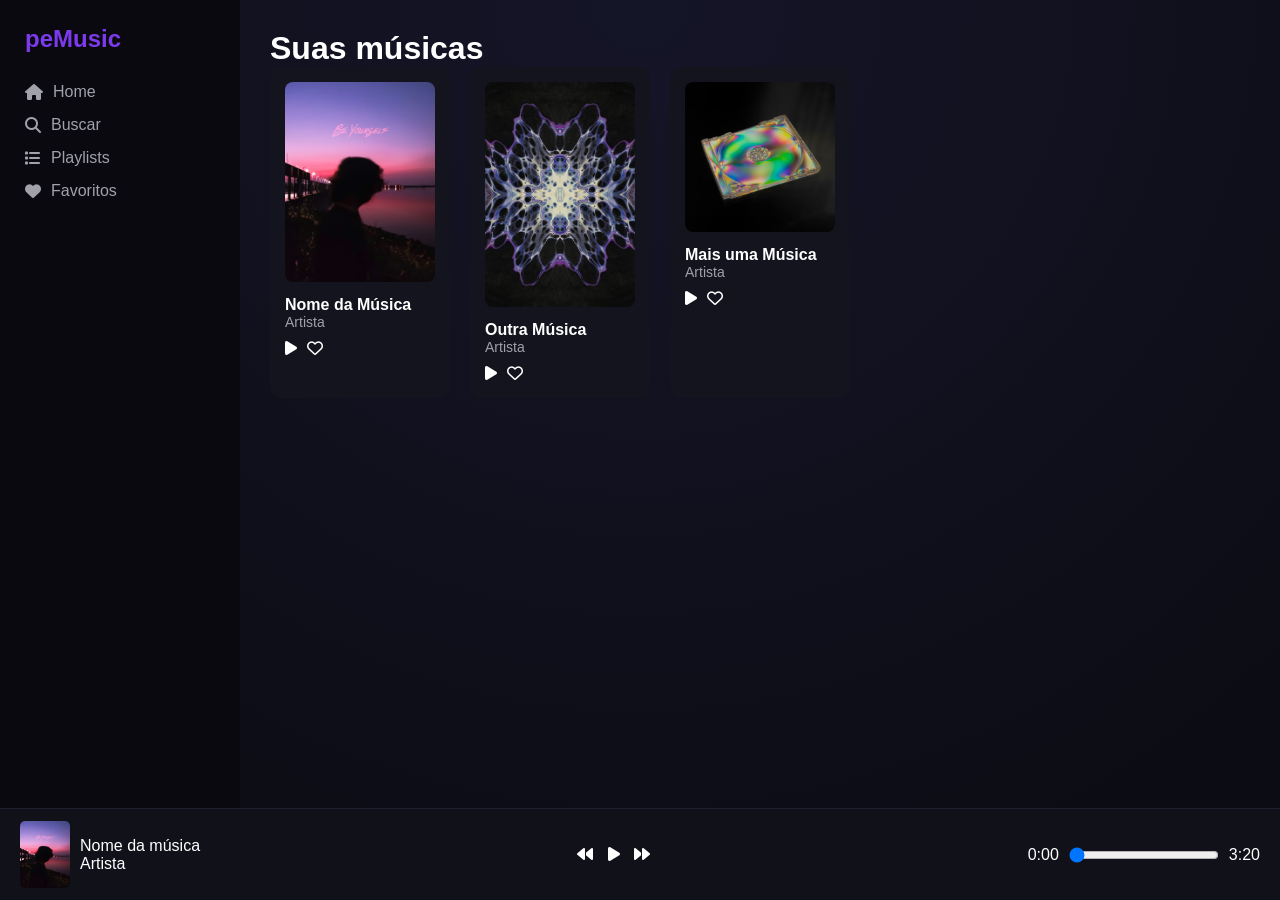
==== index.html @ 987e4e95 "style-fix: add css in pages and fix logo" ====
<!DOCTYPE html>
<html lang="pt-br">

<head>
    <meta charset="UTF-8">
    <meta name="viewport" content="width=device-width, initial-scale=1.0">
    <link rel="stylesheet" href="./css/style.css">
    <link rel="stylesheet" href="https://cdnjs.cloudflare.com/ajax/libs/font-awesome/6.5.0/css/all.min.css">
    <title>peMusic</title>
</head>

<body>

    <div class="container">
        <aside class="sidebar">
            <h2>peMusic</h2>
            <nav>
                <ul>
                    <li>
                        <i class="fa-solid fa-house"></i>
                        Home
                    </li>

                    <li>
                        <i class="fa-solid fa-magnifying-glass"></i>
                        Buscar
                    </li>

                    <li>
                        <i class="fa-solid fa-list"></i>
                        Playlists
                    </li>

                    <li>
                        <i class="fa-solid fa-heart"></i>
                        Favoritos
                    </li>
                </ul>
            </nav>
        </aside>

        <main class="main">
            <h1>Suas músicas</h1>
            <div class="music-list">
                <div class="music-card">
                    <img src="covers/music1.jpg" alt="Capa da música">
                    <h3 class="music-title">Nome da Música</h3>
                    <p class="music-artist">Artista</p>
                    <div class="music-buttons">
                        <button class="play-btn">
                            <i class="fa-solid fa-play"></i>
                        </button>
                        <button class="fav-btn">
                            <i class="fa-regular fa-heart"></i>
                        </button>
                    </div>
                </div>

                <div class="music-card">
                    <img src="covers/music2.jpg" alt="Capa da música">
                    <h3 class="music-title">Outra Música</h3>
                    <p class="music-artist">Artista</p>
                    <div class="music-buttons">
                        <button class="play-btn">
                            <i class="fa-solid fa-play"></i>
                        </button>
                        <button class="fav-btn">
                            <i class="fa-regular fa-heart"></i>
                        </button>
                    </div>
                </div>

                <div class="music-card">
                    <img src="covers/music3.jpg" alt="Capa da música">
                    <h3 class="music-title">Mais uma Música</h3>
                    <p class="music-artist">Artista</p>
                    <div class="music-buttons">
                        <button class="play-btn">
                            <i class="fa-solid fa-play"></i>
                        </button>
                        <button class="fav-btn">
                            <i class="fa-regular fa-heart"></i>
                        </button>
                    </div>
                </div>
            </div>
        </main>
    </div>

    <footer class="player">
        <div class="music-info">
            <img src="covers/music1.jpg" id="cover">
            <div>
                <p id="player-title">Nome da música</p>
                <p id="player-artist">Artista</p>
            </div>

        </div>

        <div class="controls">
            <button id="prev">
                <i class="fa-solid fa-backward"></i>
            </button>
            <button id="play">
                <i class="fa-solid fa-play"></i>
            </button>
            <button id="next">
                <i class="fa-solid fa-forward"></i>
            </button>
        </div>

        <div class="progress">
            <span id="current-time">0:00</span>
            <input type="range" id="progress-bar" min="0" max="100" value="0">
            <span id="duration">3:20</span>
        </div>
    </footer>
    <audio id="audio-player"></audio>
</body>
</html>
---- css/style.css ----
/* root */
* {
    margin: 0;
    padding: 0;
    box-sizing: border-box;
}

:root {
    --bg: #0b0b12;
    --card: #14141f;
    --hover: #1c1c2b;
    --primary: #7c3aed;
    --primary-light: #a78bfa;
    --text: #ffffff;
    --text-secondary: #a1a1aa;
}

/* body */
body {
    background: radial-gradient(circle at top, #151528, #0b0b12);
    color: var(--text);
    font-family: Arial, sans-serif;
}

/* auth login */

.auth-container {
    height: 100vh;
    display: flex;
    justify-content: center;
    align-items: center;
}

.auth-form {
    background: var(--card);
    padding: 40px;
    border-radius: 16px;
    width: 350px;
    text-align: center;
    box-shadow: 0 0 40px rgba(124, 58, 237, 0.15);
}

/* Logo */
.logo h1 {
    font-size: 28px;
    margin-bottom: 20px;
    background: linear-gradient(45deg, #7c3aed, #a78bfa);
    background-clip: text;
    -webkit-background-clip: text;
    -webkit-text-fill-color: transparent;
}

/* title */
.auth-form h2 {
    margin-bottom: 20px;
}

/* inputs */
.auth-form input {
    width: 100%;
    padding: 12px;
    margin-bottom: 15px;
    border-radius: 8px;
    border: none;
    background: #0f0f1a;
    color: white;
}

/* button */
.auth-form button {
    width: 100%;
    padding: 12px;
    background: var(--primary);
    border: none;
    border-radius: 8px;
    font-weight: bold;
    cursor: pointer;
    transition: 0.3s;
}

.auth-form button:hover {
    background: var(--primary-light);
    transform: scale(1.02);
}

/* link */
.auth-form a {
    color: var(--text-secondary);
    font-size: 14px;
    text-decoration: none;
}

/* Index layout */

.container {
    display: flex;
    height: 100vh;
}

/* Sidebar */
.sidebar {
    width: 240px;
    background: #09090f;
    padding: 25px;
}

.sidebar h2 {
    margin-bottom: 30px;
    color: var(--primary);
}

.sidebar ul {
    list-style: none;
}

.sidebar li {
    display: flex;
    align-items: center;
    gap: 10px;
    color: var(--text-secondary);
    margin-bottom: 15px;
    cursor: pointer;
    transition: 0.2s;
}

.sidebar li:hover {
    color: var(--primary);
}

/* main */
.main {
    flex: 1;
    padding: 30px;
}

/* Music cards */

.music-list {
    display: flex;
    gap: 20px;
    flex-wrap: wrap;
}

.music-card {
    background: var(--card);
    padding: 15px;
    border-radius: 12px;
    width: 180px;
    transition: 0.3s;
}

.music-card:hover {
    background: var(--hover);
    transform: translateY(-5px);
    box-shadow: 0 10px 25px rgba(124, 58, 237, 0.2);
}

.music-card img {
    width: 100%;
    border-radius: 8px;
}

.music-title {
    margin-top: 10px;
    font-size: 16px;
}

.music-artist {
    font-size: 14px;
    color: var(--text-secondary);
}

/* buttons style */
.music-buttons {
    display: flex;
    gap: 10px;
    margin-top: 10px;
}

.music-buttons button {
    background: transparent;
    border: none;
    color: white;
    cursor: pointer;
    font-size: 16px;
    transition: 0.2s;
}

.music-buttons button:hover {
    color: var(--primary);
}

/* player */

.player {
    position: fixed;
    bottom: 0;
    width: 100%;
    background: #11111a;
    padding: 12px 20px;
    display: flex;
    justify-content: space-between;
    align-items: center;
    border-top: 1px solid #1f1f2e;
}

/* info */
.music-info {
    display: flex;
    align-items: center;
    gap: 10px;
}

.music-info img {
    width: 50px;
    border-radius: 5px;
}

/* controls */
.controls button {
    background: none;
    border: none;
    color: white;
    margin: 0 5px;
    cursor: pointer;
    font-size: 16px;
    transition: 0.2s;
}

.controls button:hover {
    color: var(--primary);
}

/* progress bar */
.progress {
    display: flex;
    align-items: center;
    gap: 10px;
}

.progress input {
    width: 150px;
}
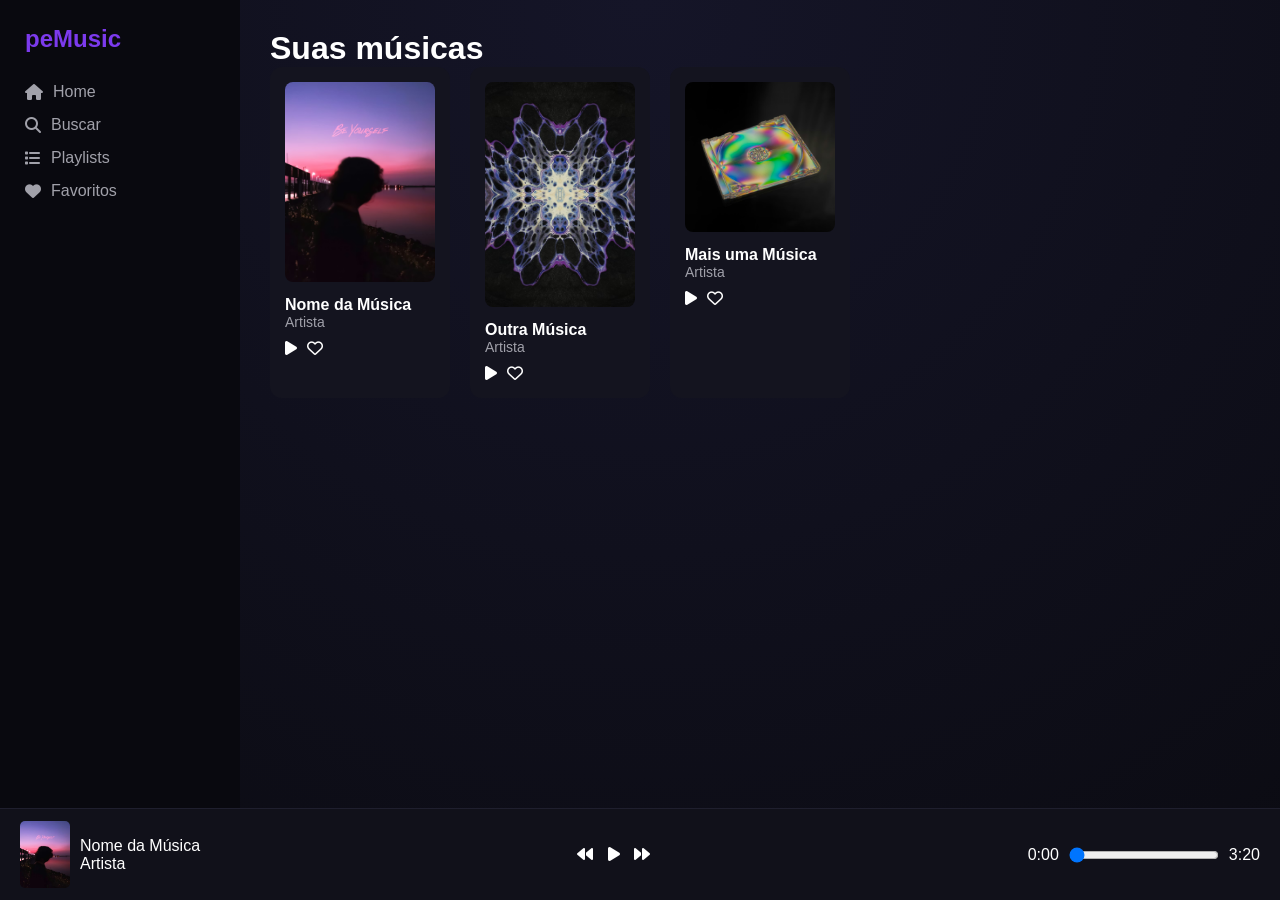
==== commit d0a53135: "feature: add js and next/prev music" ====
--- a/index.html
+++ b/index.html
@@ -116,5 +116,6 @@
         </div>
     </footer>
     <audio id="audio-player"></audio>
+    <script src="./js/script.js"></script>
 </body>
 </html>
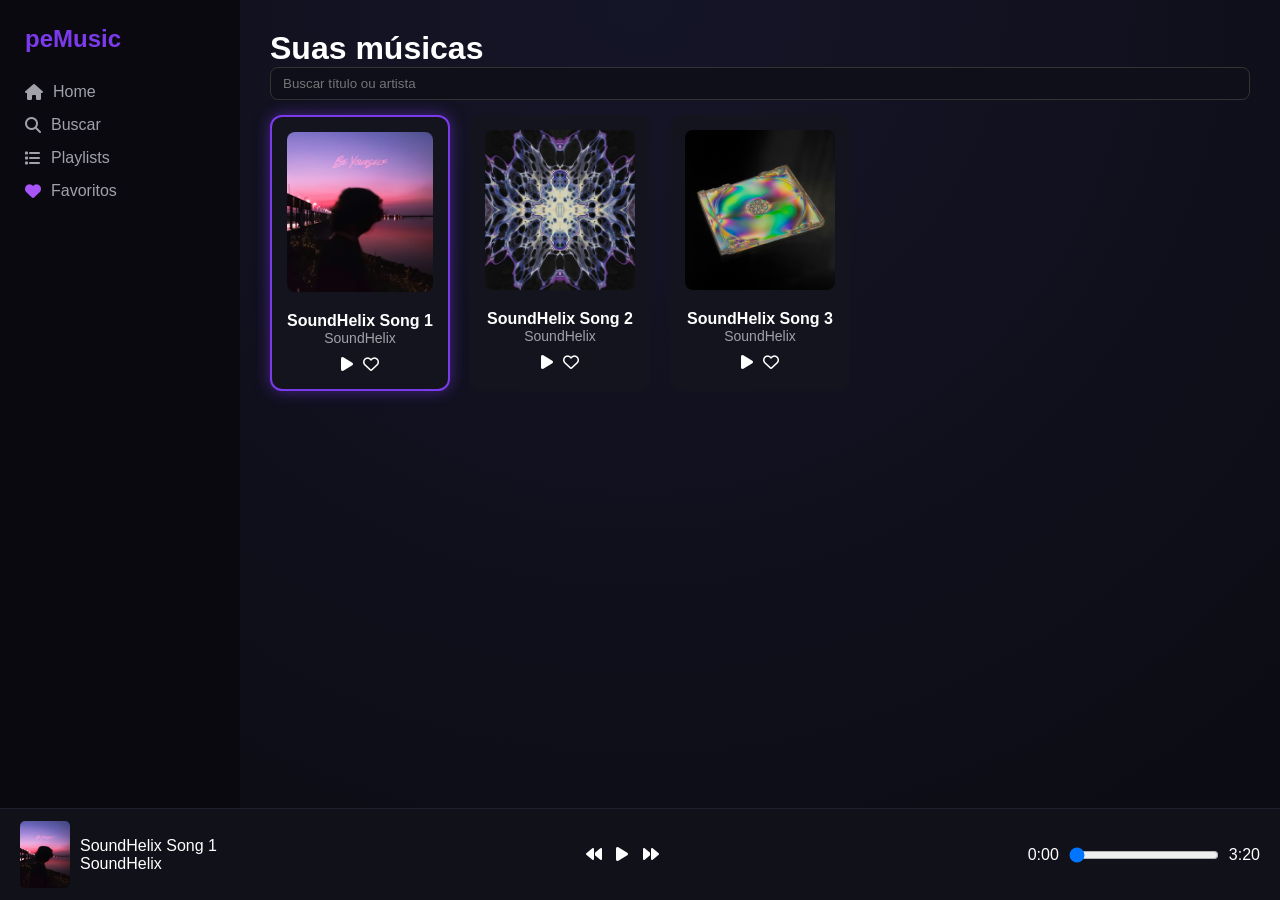
==== commit ad7ac512: "fix: search and fav itens, cards bugs and input html" ====
--- a/index.html
+++ b/index.html
@@ -16,12 +16,12 @@
             <h2>peMusic</h2>
             <nav>
                 <ul>
-                    <li>
+                    <li id="btn-home">
                         <i class="fa-solid fa-house"></i>
                         Home
                     </li>
 
-                    <li>
+                    <li id="btn-search">
                         <i class="fa-solid fa-magnifying-glass"></i>
                         Buscar
                     </li>
@@ -31,7 +31,7 @@
                         Playlists
                     </li>
 
-                    <li>
+                    <li id="btn-favorites">
                         <i class="fa-solid fa-heart"></i>
                         Favoritos
                     </li>
@@ -41,49 +41,55 @@
 
         <main class="main">
             <h1>Suas músicas</h1>
+            <input id="search-input" type="search" placeholder="Buscar título ou artista" style="width:100%; padding:8px 12px; margin-bottom:15px; border-radius:8px; border:1px solid #333; background:#0f0f1a; color:white;" />
             <div class="music-list">
-                <div class="music-card">
-                    <img src="covers/music1.jpg" alt="Capa da música">
-                    <h3 class="music-title">Nome da Música</h3>
-                    <p class="music-artist">Artista</p>
-                    <div class="music-buttons">
-                        <button class="play-btn">
-                            <i class="fa-solid fa-play"></i>
-                        </button>
-                        <button class="fav-btn">
-                            <i class="fa-regular fa-heart"></i>
-                        </button>
-                    </div>
-                </div>
 
-                <div class="music-card">
-                    <img src="covers/music2.jpg" alt="Capa da música">
-                    <h3 class="music-title">Outra Música</h3>
-                    <p class="music-artist">Artista</p>
-                    <div class="music-buttons">
-                        <button class="play-btn">
-                            <i class="fa-solid fa-play"></i>
-                        </button>
-                        <button class="fav-btn">
-                            <i class="fa-regular fa-heart"></i>
-                        </button>
-                    </div>
-                </div>
+    <div class="music-card">
+        <img src="covers/music1.jpg" alt="Capa da música">
+        <h3 class="music-title"></h3>
+        <p class="music-artist"></p>
 
-                <div class="music-card">
-                    <img src="covers/music3.jpg" alt="Capa da música">
-                    <h3 class="music-title">Mais uma Música</h3>
-                    <p class="music-artist">Artista</p>
-                    <div class="music-buttons">
-                        <button class="play-btn">
-                            <i class="fa-solid fa-play"></i>
-                        </button>
-                        <button class="fav-btn">
-                            <i class="fa-regular fa-heart"></i>
-                        </button>
-                    </div>
-                </div>
-            </div>
+        <div class="music-buttons">
+            <button class="play-btn">
+                <i class="fa-solid fa-play"></i>
+            </button>
+            <button class="fav-btn">
+                <i class="fa-regular fa-heart"></i>
+            </button>
+        </div>
+    </div>
+
+    <div class="music-card">
+        <img src="covers/music2.jpg" alt="Capa da música">
+        <h3 class="music-title"></h3>
+        <p class="music-artist"></p>
+
+        <div class="music-buttons">
+            <button class="play-btn">
+                <i class="fa-solid fa-play"></i>
+            </button>
+            <button class="fav-btn">
+                <i class="fa-regular fa-heart"></i>
+            </button>
+        </div>
+    </div>
+
+    <div class="music-card">
+        <img src="covers/music3.jpg" alt="Capa da música">
+        <h3 class="music-title"></h3>
+        <p class="music-artist"></p>
+
+        <div class="music-buttons">
+            <button class="play-btn">
+                <i class="fa-solid fa-play"></i>
+            </button>
+            <button class="fav-btn">
+                <i class="fa-regular fa-heart"></i>
+            </button>
+        </div>
+    </div>
+
+</div>
         </main>
     </div>
 
--- a/css/style.css
+++ b/css/style.css
@@ -136,17 +136,23 @@
 /* Music cards */
 
 .music-list {
-    display: flex;
+    display: grid;
+    grid-template-columns: repeat(auto-fill, minmax(180px, 1fr));
     gap: 20px;
-    flex-wrap: wrap;
 }
 
 .music-card {
     background: var(--card);
     padding: 15px;
     border-radius: 12px;
-    width: 180px;
-    transition: 0.3s;
+    text-align: center;
+    cursor: pointer;
+    transition: 0.2s;
+    overflow: hidden;
+    display: flex;
+    flex-direction: column;
+    align-items: center;
+    min-height: 250px;
 }
 
 .music-card:hover {
@@ -157,7 +163,28 @@
 
 .music-card img {
     width: 100%;
+    height: 160px;
+    object-fit: cover;
     border-radius: 8px;
+    margin-bottom: 10px;
+}
+
+.music-title,
+.music-artist {
+    width: 100%;
+    overflow: hidden;
+    white-space: nowrap;
+    text-overflow: ellipsis;
+}
+
+.music-title {
+    margin-top: 10px;
+    font-size: 16px;
+}
+
+.music-artist {
+    font-size: 14px;
+    color: var(--text-secondary);
 }
 
 .music-title {
@@ -240,4 +267,25 @@
 
 .progress input {
     width: 150px;
+}
+
+.music-card.active {
+    border: 2px solid #7c3aed;
+    box-shadow: 0 0 15px rgba(124, 58, 237, 0.5);
+}
+
+.fav-btn {
+    transition: 0.2s;
+}
+
+.fav-btn i {
+    pointer-events: none;
+}
+
+.fav-btn:hover {
+    transform: scale(1.2);
+}
+
+.fa-solid.fa-heart {
+    color: #a855f7;
 }
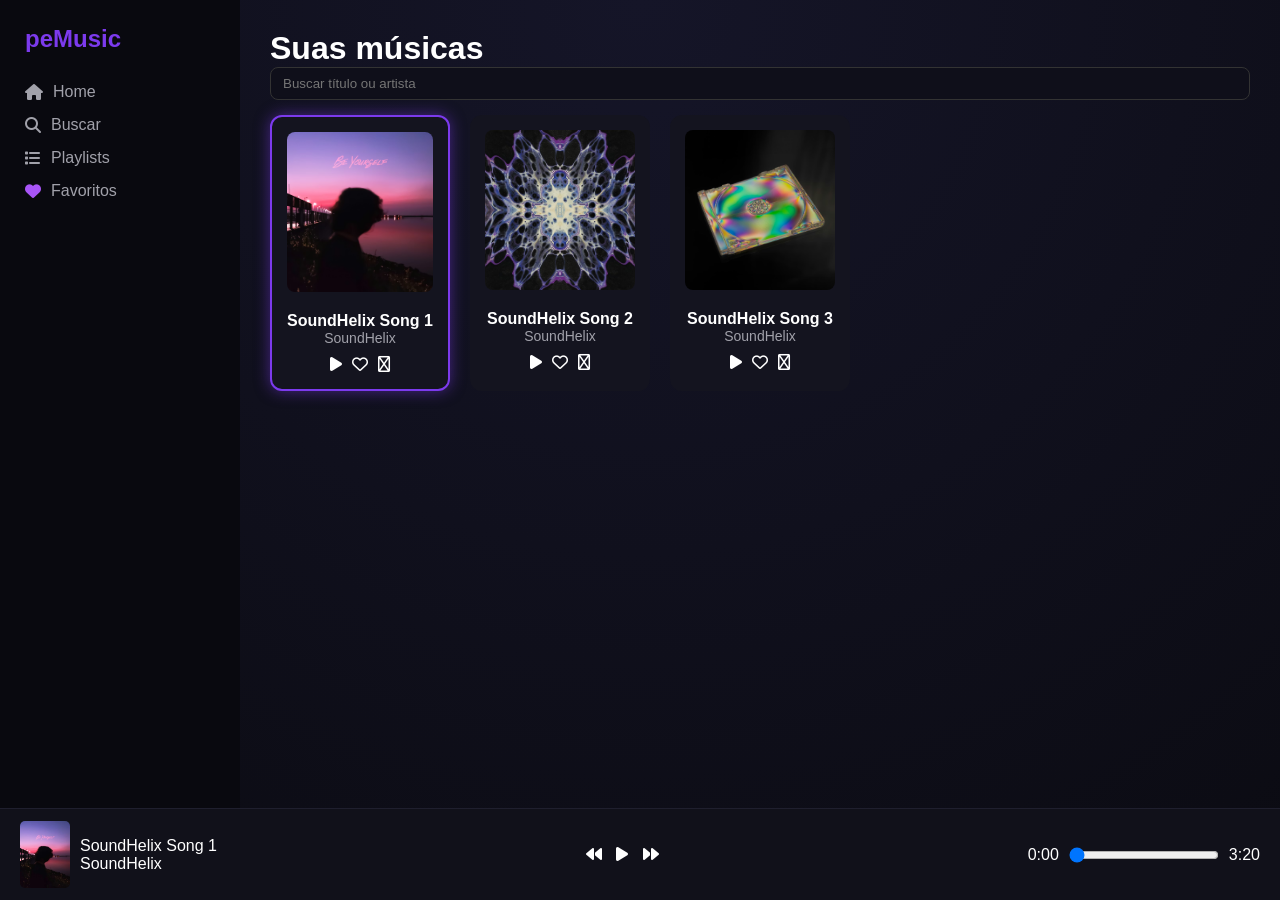
==== commit c383c6b2: "feature: add new button to add in playlist" ====
--- a/index.html
+++ b/index.html
@@ -26,7 +26,7 @@
                         Buscar
                     </li>
 
-                    <li>
+                    <li id="btn-playlists">
                         <i class="fa-solid fa-list"></i>
                         Playlists
                     </li>
@@ -56,6 +56,9 @@
             <button class="fav-btn">
                 <i class="fa-regular fa-heart"></i>
             </button>
+            <button class="playlist-btn" title="Adicionar/remover da playlist">
+                <i class="fa-regular fa-circle-plus"></i>
+            </button>
         </div>
     </div>
 
@@ -71,6 +74,9 @@
             <button class="fav-btn">
                 <i class="fa-regular fa-heart"></i>
             </button>
+            <button class="playlist-btn" title="Adicionar/remover da playlist">
+                <i class="fa-regular fa-circle-plus"></i>
+            </button>
         </div>
     </div>
 
@@ -85,6 +91,9 @@
             </button>
             <button class="fav-btn">
                 <i class="fa-regular fa-heart"></i>
+            </button>
+            <button class="playlist-btn" title="Adicionar/remover da playlist">
+                <i class="fa-regular fa-circle-plus"></i>
             </button>
         </div>
     </div>
--- a/css/style.css
+++ b/css/style.css
@@ -217,6 +217,19 @@
     color: var(--primary);
 }
 
+.playlist-btn {
+    background: transparent;
+    border: none;
+    color: white;
+    cursor: pointer;
+    font-size: 16px;
+    transition: 0.2s;
+}
+
+.playlist-btn:hover {
+    color: #22d3ee;
+}
+
 /* player */
 
 .player {
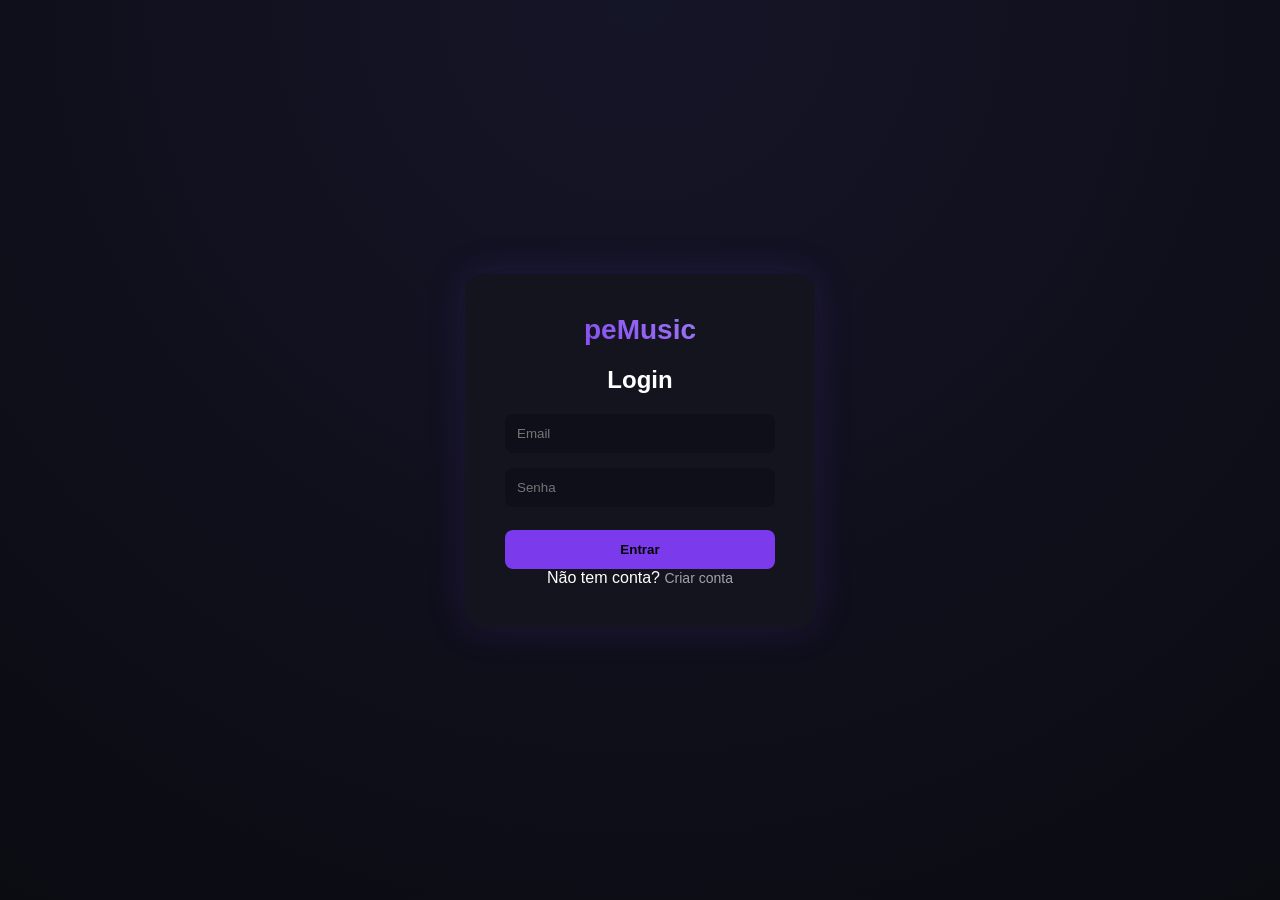
==== commit de04f9f8: "feature: add +/- song volume, separated script.js and add deezer API" ====
--- a/index.html
+++ b/index.html
@@ -40,65 +40,15 @@
         </aside>
 
         <main class="main">
-            <h1>Suas músicas</h1>
+            <div class="main-header">
+                <div>
+                    <h1>Suas músicas</h1>
+                    <p id="user-greeting" class="user-greeting">Olá, seja bem-vindo!</p>
+                </div>
+                <button id="logout" class="logout-btn">Sair</button>
+            </div>
             <input id="search-input" type="search" placeholder="Buscar título ou artista" style="width:100%; padding:8px 12px; margin-bottom:15px; border-radius:8px; border:1px solid #333; background:#0f0f1a; color:white;" />
-            <div class="music-list">
-
-    <div class="music-card">
-        <img src="covers/music1.jpg" alt="Capa da música">
-        <h3 class="music-title"></h3>
-        <p class="music-artist"></p>
-
-        <div class="music-buttons">
-            <button class="play-btn">
-                <i class="fa-solid fa-play"></i>
-            </button>
-            <button class="fav-btn">
-                <i class="fa-regular fa-heart"></i>
-            </button>
-            <button class="playlist-btn" title="Adicionar/remover da playlist">
-                <i class="fa-regular fa-circle-plus"></i>
-            </button>
-        </div>
-    </div>
-
-    <div class="music-card">
-        <img src="covers/music2.jpg" alt="Capa da música">
-        <h3 class="music-title"></h3>
-        <p class="music-artist"></p>
-
-        <div class="music-buttons">
-            <button class="play-btn">
-                <i class="fa-solid fa-play"></i>
-            </button>
-            <button class="fav-btn">
-                <i class="fa-regular fa-heart"></i>
-            </button>
-            <button class="playlist-btn" title="Adicionar/remover da playlist">
-                <i class="fa-regular fa-circle-plus"></i>
-            </button>
-        </div>
-    </div>
-
-    <div class="music-card">
-        <img src="covers/music3.jpg" alt="Capa da música">
-        <h3 class="music-title"></h3>
-        <p class="music-artist"></p>
-
-        <div class="music-buttons">
-            <button class="play-btn">
-                <i class="fa-solid fa-play"></i>
-            </button>
-            <button class="fav-btn">
-                <i class="fa-regular fa-heart"></i>
-            </button>
-            <button class="playlist-btn" title="Adicionar/remover da playlist">
-                <i class="fa-regular fa-circle-plus"></i>
-            </button>
-        </div>
-    </div>
-
-</div>
+            <div id="music-list" class="music-list"></div>
         </main>
     </div>
 
@@ -112,25 +62,30 @@
 
         </div>
 
-        <div class="controls">
-            <button id="prev">
-                <i class="fa-solid fa-backward"></i>
-            </button>
-            <button id="play">
-                <i class="fa-solid fa-play"></i>
-            </button>
-            <button id="next">
-                <i class="fa-solid fa-forward"></i>
-            </button>
+        <div class="player-center">
+            <div class="controls">
+                <button id="prev">
+                    <i class="fa-solid fa-backward"></i>
+                </button>
+                <button id="play">
+                    <i class="fa-solid fa-play"></i>
+                </button>
+                <button id="next">
+                    <i class="fa-solid fa-forward"></i>
+                </button>
+            </div>
+            <div class="progress">
+                <span id="current-time">0:00</span>
+                <input type="range" id="progress-bar" min="0" max="100" value="0">
+                <span id="duration">3:20</span>
+            </div>
         </div>
-
-        <div class="progress">
-            <span id="current-time">0:00</span>
-            <input type="range" id="progress-bar" min="0" max="100" value="0">
-            <span id="duration">3:20</span>
+        <div class="volume-panel">
+            <i class="fa-solid fa-volume-high"></i>
+            <input id="volume-bar" type="range" min="0" max="100" value="80">
         </div>
     </footer>
     <audio id="audio-player"></audio>
-    <script src="./js/script.js"></script>
+    <script type="module" src="./js/app.js"></script>
 </body>
 </html>
--- a/css/style.css
+++ b/css/style.css
@@ -29,16 +29,28 @@
     display: flex;
     justify-content: center;
     align-items: center;
+    padding: 20px;
 }
 
 .auth-form {
     background: var(--card);
     padding: 40px;
     border-radius: 16px;
-    width: 350px;
+    width: min(350px, 100%);
     text-align: center;
     box-shadow: 0 0 40px rgba(124, 58, 237, 0.15);
 }
+
+.auth-form input,
+.auth-form button,
+.auth-form a {
+    width: 100%;
+}
+
+.auth-form button {
+    margin-top: 8px;
+}
+
 
 /* Logo */
 .logo h1 {
@@ -133,6 +145,44 @@
     padding: 30px;
 }
 
+.main-header {
+    display: flex;
+    justify-content: space-between;
+    align-items: center;
+    gap: 20px;
+    flex-wrap: wrap;
+    margin-bottom: 20px;
+}
+
+.user-greeting {
+    color: var(--text-secondary);
+    margin-top: 6px;
+}
+
+.logout-btn {
+    padding: 10px 18px;
+    border: none;
+    border-radius: 10px;
+    background: var(--primary);
+    color: white;
+    cursor: pointer;
+    transition: 0.2s;
+}
+
+.logout-btn:hover {
+    background: var(--primary-light);
+    transform: scale(1.02);
+}
+
+.no-results,
+.error,
+.loading {
+    color: var(--text-secondary);
+    text-align: center;
+    padding: 20px;
+    grid-column: 1 / -1;
+}
+
 /* Music cards */
 
 .music-list {
@@ -257,6 +307,13 @@
 }
 
 /* controls */
+.controls {
+    display: flex;
+    align-items: center;
+    justify-content: center;
+    gap: 10px;
+}
+
 .controls button {
     background: none;
     border: none;
@@ -269,6 +326,41 @@
 
 .controls button:hover {
     color: var(--primary);
+}
+
+.player {
+    position: fixed;
+    bottom: 0;
+    width: 100%;
+    background: #11111a;
+    padding: 12px 20px;
+    display: flex;
+    justify-content: space-between;
+    align-items: center;
+    gap: 20px;
+    border-top: 1px solid #1f1f2e;
+}
+
+.player-center {
+    display: flex;
+    flex: 1;
+    flex-direction: column;
+    gap: 10px;
+    min-width: 280px;
+    align-items: center;
+}
+
+.volume-panel {
+    display: flex;
+    align-items: center;
+    gap: 10px;
+    min-width: 150px;
+    justify-content: flex-end;
+}
+
+.volume-panel input {
+    width: 120px;
+    accent-color: var(--primary);
 }
 
 /* progress bar */
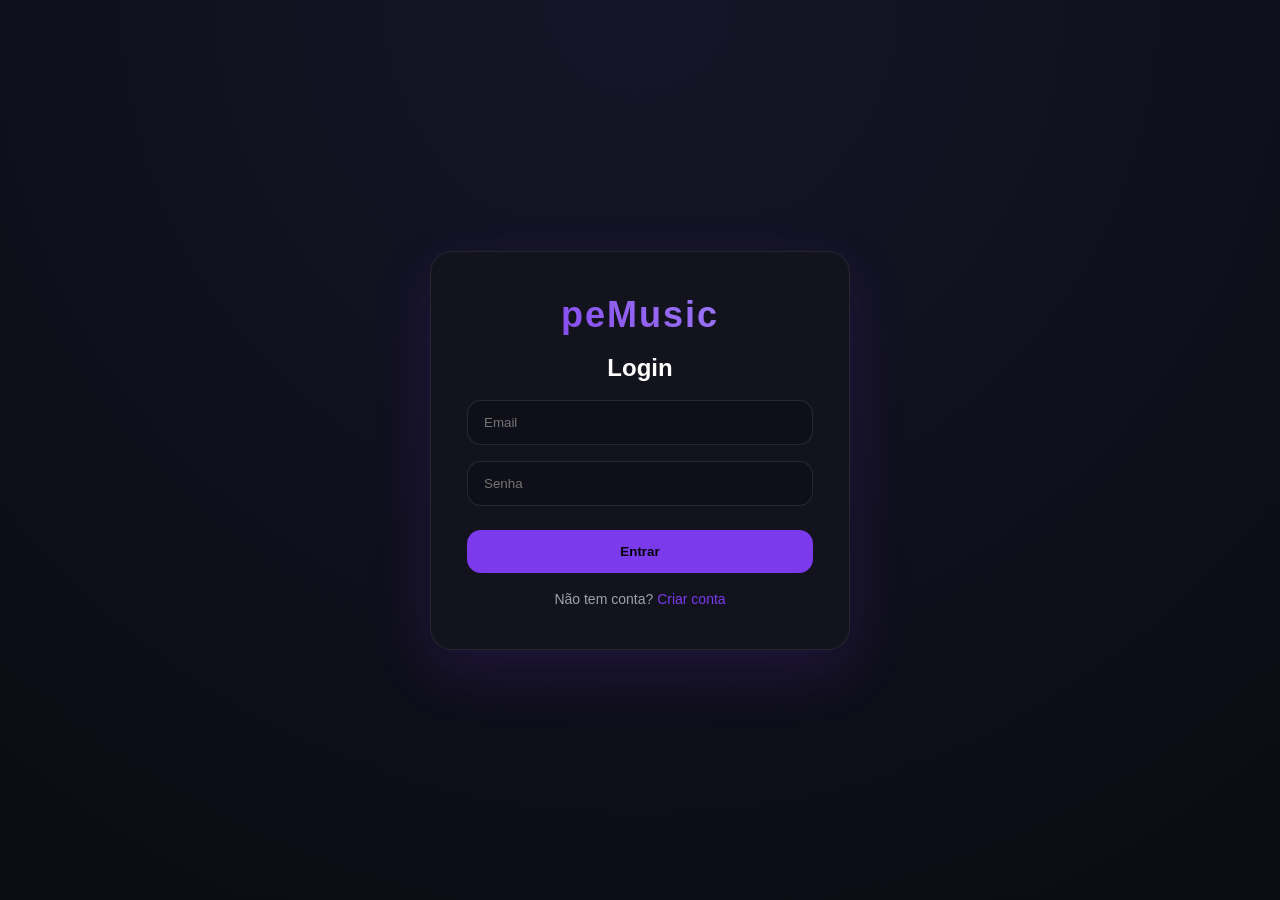
==== commit c3283850: "style: separeted style.css" ====
--- a/index.html
+++ b/index.html
@@ -5,6 +5,7 @@
     <meta charset="UTF-8">
     <meta name="viewport" content="width=device-width, initial-scale=1.0">
     <link rel="stylesheet" href="./css/style.css">
+    <link rel="stylesheet" href="./css/app.css">
     <link rel="stylesheet" href="https://cdnjs.cloudflare.com/ajax/libs/font-awesome/6.5.0/css/all.min.css">
     <title>peMusic</title>
 </head>
--- a/css/app.css
+++ b/css/app.css
@@ -0,0 +1,276 @@
+/* Index layout */
+
+.container {
+    display: flex;
+    height: 100vh;
+}
+
+.sidebar {
+    width: 240px;
+    background: #09090f;
+    padding: 25px;
+}
+
+.sidebar h2 {
+    margin-bottom: 30px;
+    color: var(--primary);
+}
+
+.sidebar ul {
+    list-style: none;
+}
+
+.sidebar li {
+    display: flex;
+    align-items: center;
+    gap: 10px;
+    color: var(--text-secondary);
+    margin-bottom: 15px;
+    cursor: pointer;
+    transition: 0.2s;
+}
+
+.sidebar li:hover {
+    color: var(--primary);
+}
+
+.main {
+    flex: 1;
+    padding: 30px;
+}
+
+.main-header {
+    display: flex;
+    justify-content: space-between;
+    align-items: center;
+    gap: 20px;
+    flex-wrap: wrap;
+    margin-bottom: 20px;
+}
+
+.user-greeting {
+    color: var(--text-secondary);
+    margin-top: 6px;
+}
+
+.logout-btn {
+    padding: 10px 18px;
+    border: none;
+    border-radius: 10px;
+    background: var(--primary);
+    color: white;
+    cursor: pointer;
+    transition: 0.2s;
+}
+
+.logout-btn:hover {
+    background: var(--primary-light);
+    transform: scale(1.02);
+}
+
+.search-input {
+    width: 100%;
+    padding: 12px 16px;
+    margin-bottom: 15px;
+    border-radius: 12px;
+    border: 1px solid rgba(255, 255, 255, 0.1);
+    background: rgba(15, 15, 26, 0.95);
+    color: white;
+    outline: none;
+}
+
+.search-input:focus {
+    border-color: var(--primary);
+    box-shadow: 0 0 0 3px rgba(124, 58, 237, 0.08);
+}
+
+.no-results,
+.error,
+.loading {
+    color: var(--text-secondary);
+    text-align: center;
+    padding: 20px;
+    grid-column: 1 / -1;
+}
+
+.music-list {
+    display: grid;
+    grid-template-columns: repeat(auto-fill, minmax(180px, 1fr));
+    gap: 20px;
+}
+
+.music-card {
+    background: var(--card);
+    padding: 15px;
+    border-radius: 12px;
+    text-align: center;
+    cursor: pointer;
+    transition: 0.2s;
+    overflow: hidden;
+    display: flex;
+    flex-direction: column;
+    align-items: center;
+    min-height: 250px;
+}
+
+.music-card:hover {
+    background: var(--hover);
+    transform: translateY(-5px);
+    box-shadow: 0 10px 25px rgba(124, 58, 237, 0.2);
+}
+
+.music-card img {
+    width: 100%;
+    height: 160px;
+    object-fit: cover;
+    border-radius: 8px;
+    margin-bottom: 10px;
+}
+
+.music-title,
+.music-artist {
+    width: 100%;
+    overflow: hidden;
+    white-space: nowrap;
+    text-overflow: ellipsis;
+}
+
+.music-title {
+    margin-top: 10px;
+    font-size: 16px;
+}
+
+.music-artist {
+    font-size: 14px;
+    color: var(--text-secondary);
+}
+
+.music-buttons {
+    display: flex;
+    gap: 10px;
+    margin-top: 10px;
+}
+
+.music-buttons button {
+    background: transparent;
+    border: none;
+    color: white;
+    cursor: pointer;
+    font-size: 16px;
+    transition: 0.2s;
+}
+
+.music-buttons button:hover {
+    color: var(--primary);
+}
+
+.playlist-btn {
+    background: transparent;
+    border: none;
+    color: white;
+    cursor: pointer;
+    font-size: 16px;
+    transition: 0.2s;
+}
+
+.playlist-btn:hover {
+    color: #22d3ee;
+}
+
+.player {
+    position: fixed;
+    bottom: 0;
+    width: 100%;
+    background: #11111a;
+    padding: 12px 20px;
+    display: flex;
+    justify-content: space-between;
+    align-items: center;
+    gap: 20px;
+    border-top: 1px solid #1f1f2e;
+}
+
+.music-info {
+    display: flex;
+    align-items: center;
+    gap: 10px;
+}
+
+.music-info img {
+    width: 50px;
+    border-radius: 5px;
+}
+
+.controls {
+    display: flex;
+    align-items: center;
+    justify-content: center;
+    gap: 10px;
+}
+
+.controls button {
+    background: none;
+    border: none;
+    color: white;
+    margin: 0 5px;
+    cursor: pointer;
+    font-size: 16px;
+    transition: 0.2s;
+}
+
+.controls button:hover {
+    color: var(--primary);
+}
+
+.player-center {
+    display: flex;
+    flex: 1;
+    flex-direction: column;
+    gap: 10px;
+    min-width: 280px;
+    align-items: center;
+}
+
+.volume-panel {
+    display: flex;
+    align-items: center;
+    gap: 10px;
+    min-width: 150px;
+    justify-content: flex-end;
+}
+
+.volume-panel input {
+    width: 120px;
+    accent-color: var(--primary);
+}
+
+.progress {
+    display: flex;
+    align-items: center;
+    gap: 10px;
+}
+
+.progress input {
+    width: 150px;
+}
+
+.music-card.active {
+    border: 2px solid #7c3aed;
+    box-shadow: 0 0 15px rgba(124, 58, 237, 0.5);
+}
+
+.fav-btn {
+    transition: 0.2s;
+}
+
+.fav-btn i {
+    pointer-events: none;
+}
+
+.fav-btn:hover {
+    transform: scale(1.2);
+}
+
+.fa-solid.fa-heart {
+    color: #a855f7;
+}
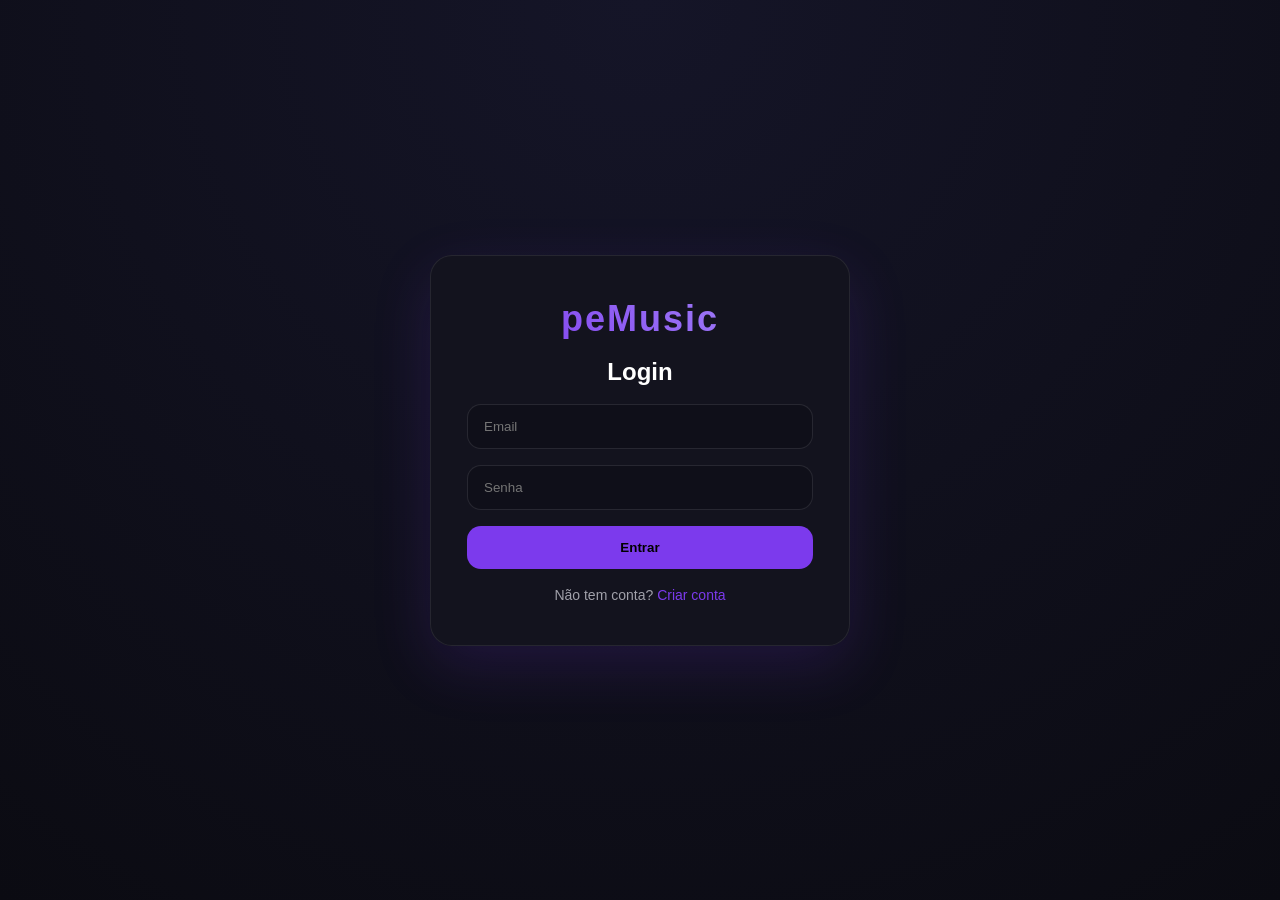
==== commit 155768f2: "fix: favorite music bug" ====
--- a/index.html
+++ b/index.html
@@ -43,12 +43,12 @@
         <main class="main">
             <div class="main-header">
                 <div>
-                    <h1>Suas músicas</h1>
+                    <h1 id="page-title">Suas músicas</h1>
                     <p id="user-greeting" class="user-greeting">Olá, seja bem-vindo!</p>
                 </div>
                 <button id="logout" class="logout-btn">Sair</button>
             </div>
-            <input id="search-input" type="search" placeholder="Buscar título ou artista" style="width:100%; padding:8px 12px; margin-bottom:15px; border-radius:8px; border:1px solid #333; background:#0f0f1a; color:white;" />
+            <input id="search-input" class="search-input" type="search" placeholder="Buscar título ou artista" />
             <div id="music-list" class="music-list"></div>
         </main>
     </div>
--- a/css/style.css
+++ b/css/style.css
@@ -20,377 +20,17 @@
     background: radial-gradient(circle at top, #151528, #0b0b12);
     color: var(--text);
     font-family: Arial, sans-serif;
+    min-height: 100vh;
 }
 
-/* auth login */
-
-.auth-container {
-    height: 100vh;
-    display: flex;
-    justify-content: center;
-    align-items: center;
-    padding: 20px;
+button,
+input,
+textarea,
+select {
+    font-family: inherit;
 }
 
-.auth-form {
-    background: var(--card);
-    padding: 40px;
-    border-radius: 16px;
-    width: min(350px, 100%);
-    text-align: center;
-    box-shadow: 0 0 40px rgba(124, 58, 237, 0.15);
-}
-
-.auth-form input,
-.auth-form button,
-.auth-form a {
-    width: 100%;
-}
-
-.auth-form button {
-    margin-top: 8px;
-}
-
-
-/* Logo */
-.logo h1 {
-    font-size: 28px;
-    margin-bottom: 20px;
-    background: linear-gradient(45deg, #7c3aed, #a78bfa);
-    background-clip: text;
-    -webkit-background-clip: text;
-    -webkit-text-fill-color: transparent;
-}
-
-/* title */
-.auth-form h2 {
-    margin-bottom: 20px;
-}
-
-/* inputs */
-.auth-form input {
-    width: 100%;
-    padding: 12px;
-    margin-bottom: 15px;
-    border-radius: 8px;
-    border: none;
-    background: #0f0f1a;
-    color: white;
-}
-
-/* button */
-.auth-form button {
-    width: 100%;
-    padding: 12px;
-    background: var(--primary);
-    border: none;
-    border-radius: 8px;
-    font-weight: bold;
-    cursor: pointer;
-    transition: 0.3s;
-}
-
-.auth-form button:hover {
-    background: var(--primary-light);
-    transform: scale(1.02);
-}
-
-/* link */
-.auth-form a {
-    color: var(--text-secondary);
-    font-size: 14px;
+a {
+    color: inherit;
     text-decoration: none;
 }
-
-/* Index layout */
-
-.container {
-    display: flex;
-    height: 100vh;
-}
-
-/* Sidebar */
-.sidebar {
-    width: 240px;
-    background: #09090f;
-    padding: 25px;
-}
-
-.sidebar h2 {
-    margin-bottom: 30px;
-    color: var(--primary);
-}
-
-.sidebar ul {
-    list-style: none;
-}
-
-.sidebar li {
-    display: flex;
-    align-items: center;
-    gap: 10px;
-    color: var(--text-secondary);
-    margin-bottom: 15px;
-    cursor: pointer;
-    transition: 0.2s;
-}
-
-.sidebar li:hover {
-    color: var(--primary);
-}
-
-/* main */
-.main {
-    flex: 1;
-    padding: 30px;
-}
-
-.main-header {
-    display: flex;
-    justify-content: space-between;
-    align-items: center;
-    gap: 20px;
-    flex-wrap: wrap;
-    margin-bottom: 20px;
-}
-
-.user-greeting {
-    color: var(--text-secondary);
-    margin-top: 6px;
-}
-
-.logout-btn {
-    padding: 10px 18px;
-    border: none;
-    border-radius: 10px;
-    background: var(--primary);
-    color: white;
-    cursor: pointer;
-    transition: 0.2s;
-}
-
-.logout-btn:hover {
-    background: var(--primary-light);
-    transform: scale(1.02);
-}
-
-.no-results,
-.error,
-.loading {
-    color: var(--text-secondary);
-    text-align: center;
-    padding: 20px;
-    grid-column: 1 / -1;
-}
-
-/* Music cards */
-
-.music-list {
-    display: grid;
-    grid-template-columns: repeat(auto-fill, minmax(180px, 1fr));
-    gap: 20px;
-}
-
-.music-card {
-    background: var(--card);
-    padding: 15px;
-    border-radius: 12px;
-    text-align: center;
-    cursor: pointer;
-    transition: 0.2s;
-    overflow: hidden;
-    display: flex;
-    flex-direction: column;
-    align-items: center;
-    min-height: 250px;
-}
-
-.music-card:hover {
-    background: var(--hover);
-    transform: translateY(-5px);
-    box-shadow: 0 10px 25px rgba(124, 58, 237, 0.2);
-}
-
-.music-card img {
-    width: 100%;
-    height: 160px;
-    object-fit: cover;
-    border-radius: 8px;
-    margin-bottom: 10px;
-}
-
-.music-title,
-.music-artist {
-    width: 100%;
-    overflow: hidden;
-    white-space: nowrap;
-    text-overflow: ellipsis;
-}
-
-.music-title {
-    margin-top: 10px;
-    font-size: 16px;
-}
-
-.music-artist {
-    font-size: 14px;
-    color: var(--text-secondary);
-}
-
-.music-title {
-    margin-top: 10px;
-    font-size: 16px;
-}
-
-.music-artist {
-    font-size: 14px;
-    color: var(--text-secondary);
-}
-
-/* buttons style */
-.music-buttons {
-    display: flex;
-    gap: 10px;
-    margin-top: 10px;
-}
-
-.music-buttons button {
-    background: transparent;
-    border: none;
-    color: white;
-    cursor: pointer;
-    font-size: 16px;
-    transition: 0.2s;
-}
-
-.music-buttons button:hover {
-    color: var(--primary);
-}
-
-.playlist-btn {
-    background: transparent;
-    border: none;
-    color: white;
-    cursor: pointer;
-    font-size: 16px;
-    transition: 0.2s;
-}
-
-.playlist-btn:hover {
-    color: #22d3ee;
-}
-
-/* player */
-
-.player {
-    position: fixed;
-    bottom: 0;
-    width: 100%;
-    background: #11111a;
-    padding: 12px 20px;
-    display: flex;
-    justify-content: space-between;
-    align-items: center;
-    border-top: 1px solid #1f1f2e;
-}
-
-/* info */
-.music-info {
-    display: flex;
-    align-items: center;
-    gap: 10px;
-}
-
-.music-info img {
-    width: 50px;
-    border-radius: 5px;
-}
-
-/* controls */
-.controls {
-    display: flex;
-    align-items: center;
-    justify-content: center;
-    gap: 10px;
-}
-
-.controls button {
-    background: none;
-    border: none;
-    color: white;
-    margin: 0 5px;
-    cursor: pointer;
-    font-size: 16px;
-    transition: 0.2s;
-}
-
-.controls button:hover {
-    color: var(--primary);
-}
-
-.player {
-    position: fixed;
-    bottom: 0;
-    width: 100%;
-    background: #11111a;
-    padding: 12px 20px;
-    display: flex;
-    justify-content: space-between;
-    align-items: center;
-    gap: 20px;
-    border-top: 1px solid #1f1f2e;
-}
-
-.player-center {
-    display: flex;
-    flex: 1;
-    flex-direction: column;
-    gap: 10px;
-    min-width: 280px;
-    align-items: center;
-}
-
-.volume-panel {
-    display: flex;
-    align-items: center;
-    gap: 10px;
-    min-width: 150px;
-    justify-content: flex-end;
-}
-
-.volume-panel input {
-    width: 120px;
-    accent-color: var(--primary);
-}
-
-/* progress bar */
-.progress {
-    display: flex;
-    align-items: center;
-    gap: 10px;
-}
-
-.progress input {
-    width: 150px;
-}
-
-.music-card.active {
-    border: 2px solid #7c3aed;
-    box-shadow: 0 0 15px rgba(124, 58, 237, 0.5);
-}
-
-.fav-btn {
-    transition: 0.2s;
-}
-
-.fav-btn i {
-    pointer-events: none;
-}
-
-.fav-btn:hover {
-    transform: scale(1.2);
-}
-
-.fa-solid.fa-heart {
-    color: #a855f7;
-}
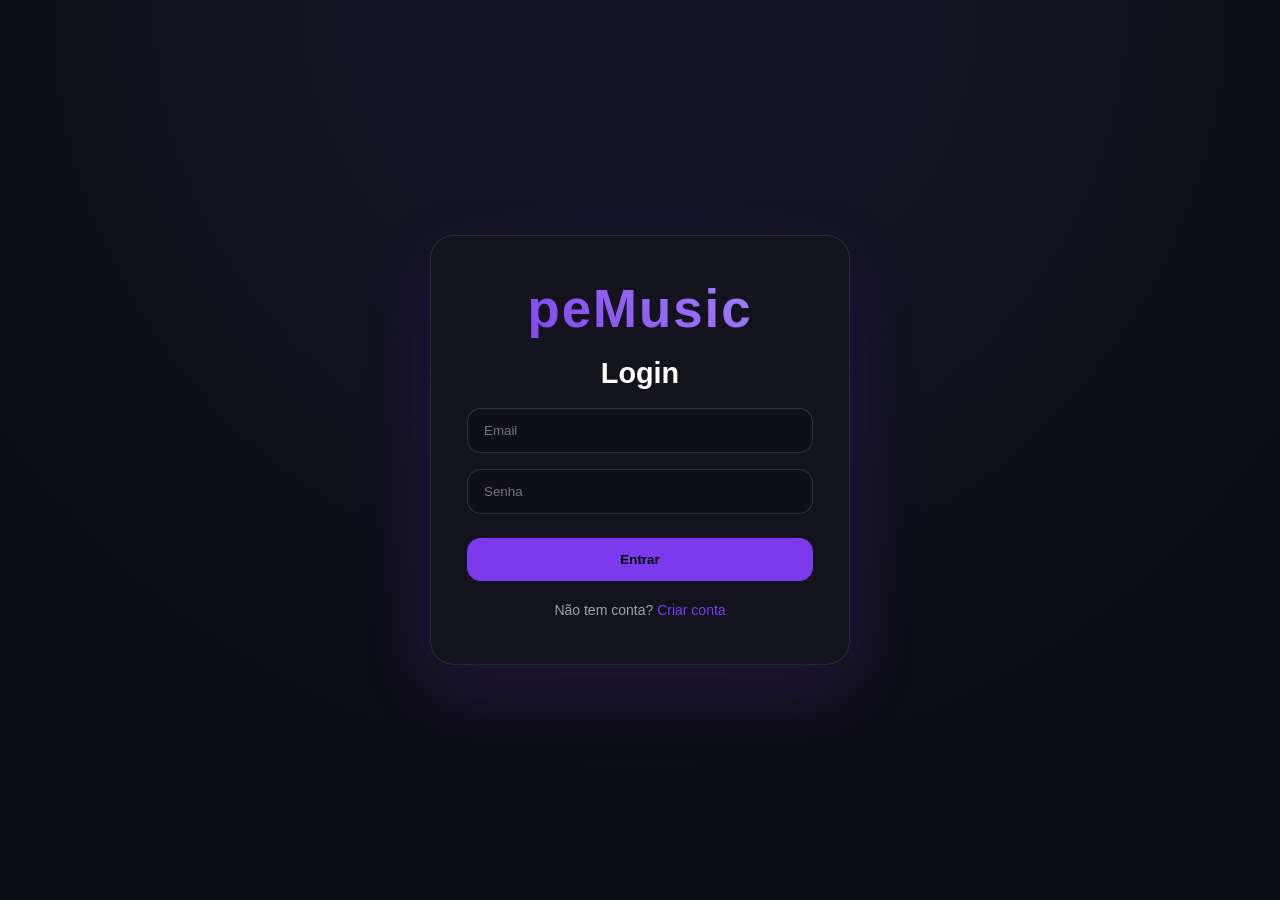
==== commit 3c24ce29: "style: add responsive and reformed index layout" ====
--- a/index.html
+++ b/index.html
@@ -39,14 +39,20 @@
                 </ul>
             </nav>
         </aside>
+        <div class="sidebar-backdrop"></div>
 
         <main class="main">
             <div class="main-header">
-                <div>
+                <div class="header-info">
                     <h1 id="page-title">Suas músicas</h1>
                     <p id="user-greeting" class="user-greeting">Olá, seja bem-vindo!</p>
                 </div>
-                <button id="logout" class="logout-btn">Sair</button>
+                <div class="actions-row">
+                    <button id="menu-toggle" class="menu-btn" type="button" aria-label="Abrir menu">
+                        <i class="fa-solid fa-bars"></i>
+                    </button>
+                    <button id="logout" class="logout-btn">Sair</button>
+                </div>
             </div>
             <input id="search-input" class="search-input" type="search" placeholder="Buscar título ou artista" />
             <div id="music-list" class="music-list"></div>
--- a/css/app.css
+++ b/css/app.css
@@ -1,42 +1,69 @@
-/* Index layout */
+/* Main layout */
 
 .container {
-    display: flex;
-    height: 100vh;
+    display: grid;
+    grid-template-columns: 260px 1fr;
+    gap: 24px;
+    min-height: calc(100vh - 140px);
+    padding: 28px 30px 0;
+    width: min(1280px, 100%);
+    margin: 0 auto;
+}
+
+body {
+    padding-bottom: 140px;
 }
 
 .sidebar {
-    width: 240px;
-    background: #09090f;
-    padding: 25px;
+    background: rgba(18, 18, 30, 0.96);
+    border: 1px solid rgba(255, 255, 255, 0.08);
+    border-radius: 28px;
+    padding: 32px 24px;
+    box-shadow: 0 24px 60px rgba(0, 0, 0, 0.18);
+    position: sticky;
+    top: 24px;
+    height: fit-content;
 }
 
 .sidebar h2 {
-    margin-bottom: 30px;
+    margin-bottom: 26px;
     color: var(--primary);
+    font-size: 1.95rem;
 }
 
 .sidebar ul {
     list-style: none;
+    margin: 0;
+    padding: 0;
+    display: flex;
+    flex-direction: column;
+    gap: 14px;
 }
 
 .sidebar li {
     display: flex;
     align-items: center;
-    gap: 10px;
+    gap: 12px;
+    padding: 12px 14px;
+    border-radius: 16px;
     color: var(--text-secondary);
-    margin-bottom: 15px;
     cursor: pointer;
-    transition: 0.2s;
-}
-
-.sidebar li:hover {
-    color: var(--primary);
+    transition: background 0.2s ease, color 0.2s ease;
+}
+
+.sidebar li:hover,
+.sidebar li.active {
+    background: rgba(124, 58, 237, 0.12);
+    color: #ffffff;
+}
+
+.sidebar li i {
+    width: 24px;
+    text-align: center;
 }
 
 .main {
-    flex: 1;
-    padding: 30px;
+    padding-bottom: 180px;
 }
 
 .main-header {
@@ -48,40 +75,65 @@
     margin-bottom: 20px;
 }
 
-.user-greeting {
+.header-info h1 {
+    font-size: clamp(2rem, 3vw, 2.8rem);
+    margin-bottom: 8px;
+}
+
+.header-info p {
     color: var(--text-secondary);
-    margin-top: 6px;
-}
-
+}
+
+.menu-btn,
 .logout-btn {
-    padding: 10px 18px;
+    border-radius: 16px;
+    transition: background 0.2s ease, transform 0.2s ease;
+}
+
+.menu-btn {
+    display: none;
     border: none;
-    border-radius: 10px;
-    background: var(--primary);
+        background: rgba(255, 255, 255, 0.08);
+        color: white;
+        width: 45px;
+        height: 40px;
+        min-width: 40px;
+        cursor: pointer;
+        align-items: center;
+        justify-content: center;
+        font-size: 1.2rem;
+        box-shadow: 0 10px 30px rgba(0, 0, 0, 0.18);
+    background: rgba(255, 255, 255, 0.12);
+}
+
+.logout-btn {
+    padding: 12px 24px;
+    border: none;
+    background: linear-gradient(135deg, var(--primary), var(--primary-light));
     color: white;
+    font-weight: 700;
     cursor: pointer;
-    transition: 0.2s;
 }
 
 .logout-btn:hover {
-    background: var(--primary-light);
-    transform: scale(1.02);
+    transform: translateY(-1px);
 }
 
 .search-input {
     width: 100%;
-    padding: 12px 16px;
-    margin-bottom: 15px;
-    border-radius: 12px;
-    border: 1px solid rgba(255, 255, 255, 0.1);
-    background: rgba(15, 15, 26, 0.95);
+    max-width: 720px;
+    padding: 14px 18px;
+    margin-bottom: 22px;
+    border-radius: 18px;
+    border: 1px solid rgba(255, 255, 255, 0.12);
+    background: rgba(15, 15, 26, 0.96);
     color: white;
-    outline: none;
 }
 
 .search-input:focus {
     border-color: var(--primary);
     box-shadow: 0 0 0 3px rgba(124, 58, 237, 0.08);
+    outline: none;
 }
 
 .no-results,
@@ -89,42 +141,40 @@
 .loading {
     color: var(--text-secondary);
     text-align: center;
-    padding: 20px;
-    grid-column: 1 / -1;
+    padding: 24px;
 }
 
 .music-list {
     display: grid;
-    grid-template-columns: repeat(auto-fill, minmax(180px, 1fr));
-    gap: 20px;
+    grid-template-columns: repeat(auto-fill, minmax(220px, 1fr));
+    gap: 22px;
 }
 
 .music-card {
-    background: var(--card);
-    padding: 15px;
-    border-radius: 12px;
+    background: rgba(15, 15, 26, 0.96);
+    border: 1px solid rgba(255, 255, 255, 0.08);
+    border-radius: 24px;
+    padding: 18px;
     text-align: center;
     cursor: pointer;
-    transition: 0.2s;
-    overflow: hidden;
+    transition: transform 0.2s ease, box-shadow 0.2s ease;
     display: flex;
     flex-direction: column;
     align-items: center;
-    min-height: 250px;
+    min-height: 280px;
 }
 
 .music-card:hover {
-    background: var(--hover);
-    transform: translateY(-5px);
-    box-shadow: 0 10px 25px rgba(124, 58, 237, 0.2);
+    transform: translateY(-4px);
+    box-shadow: 0 20px 50px rgba(124, 58, 237, 0.12);
 }
 
 .music-card img {
     width: 100%;
-    height: 160px;
+    height: 180px;
     object-fit: cover;
-    border-radius: 8px;
-    margin-bottom: 10px;
+    border-radius: 18px;
+    margin-bottom: 14px;
 }
 
 .music-title,
@@ -137,105 +187,132 @@
 
 .music-title {
     margin-top: 10px;
-    font-size: 16px;
+    font-size: 1rem;
+    font-weight: 600;
 }
 
 .music-artist {
-    font-size: 14px;
+    margin-top: 6px;
+    font-size: 0.95rem;
     color: var(--text-secondary);
 }
 
 .music-buttons {
     display: flex;
-    gap: 10px;
-    margin-top: 10px;
-}
-
-.music-buttons button {
-    background: transparent;
+    gap: 12px;
+    margin-top: auto;
+    flex-wrap: wrap;
+    justify-content: center;
+}
+
+.music-buttons button,
+.playlist-btn {
+    background: rgba(255, 255, 255, 0.05);
     border: none;
     color: white;
+    width: 46px;
+    height: 46px;
+    border-radius: 14px;
     cursor: pointer;
-    font-size: 16px;
-    transition: 0.2s;
-}
-
-.music-buttons button:hover {
-    color: var(--primary);
-}
-
-.playlist-btn {
-    background: transparent;
+    transition: background 0.2s ease, transform 0.2s ease;
+}
+
+.music-buttons button:hover,
+.playlist-btn:hover {
+    background: rgba(124, 58, 237, 0.18);
+    transform: translateY(-2px);
+}
+
+.player {
+    position: fixed;
+    left: 0;
+    right: 0;
+    bottom: 0;
+    z-index: 30;
+    background: rgba(12, 12, 20, 0.98);
+    backdrop-filter: blur(18px);
+    padding: 18px 24px;
+    display: flex;
+    align-items: center;
+    justify-content: space-between;
+    gap: 24px;
+    border-top: 1px solid rgba(255, 255, 255, 0.06);
+    min-height: 110px;
+}
+
+.music-info {
+    display: flex;
+    align-items: center;
+    gap: 14px;
+    min-width: 220px;
+}
+
+.music-info img {
+    width: 60px;
+    height: 60px;
+    object-fit: cover;
+    border-radius: 16px;
+}
+
+.controls {
+    display: flex;
+    align-items: center;
+    justify-content: center;
+    gap: 18px;
+}
+
+.controls button {
+    background: rgba(255, 255, 255, 0.05);
     border: none;
     color: white;
+    width: 46px;
+    height: 46px;
+    border-radius: 16px;
     cursor: pointer;
-    font-size: 16px;
-    transition: 0.2s;
-}
-
-.playlist-btn:hover {
-    color: #22d3ee;
-}
-
-.player {
-    position: fixed;
-    bottom: 0;
-    width: 100%;
-    background: #11111a;
-    padding: 12px 20px;
-    display: flex;
-    justify-content: space-between;
-    align-items: center;
-    gap: 20px;
-    border-top: 1px solid #1f1f2e;
-}
-
-.music-info {
-    display: flex;
-    align-items: center;
-    gap: 10px;
-}
-
-.music-info img {
-    width: 50px;
-    border-radius: 5px;
-}
-
-.controls {
-    display: flex;
-    align-items: center;
-    justify-content: center;
-    gap: 10px;
-}
-
-.controls button {
-    background: none;
-    border: none;
-    color: white;
-    margin: 0 5px;
-    cursor: pointer;
-    font-size: 16px;
-    transition: 0.2s;
+    transition: background 0.2s ease, transform 0.2s ease;
 }
 
 .controls button:hover {
-    color: var(--primary);
+    background: rgba(124, 58, 237, 0.18);
 }
 
 .player-center {
-    display: flex;
     flex: 1;
+    display: flex;
     flex-direction: column;
     gap: 10px;
-    min-width: 280px;
-    align-items: center;
+    min-width: 0;
+}
+
+.progress {
+    display: flex;
+    align-items: center;
+    gap: 12px;
+    width: 100%;
+    min-width: 0;
+}
+
+.progress span {
+    font-size: 0.95rem;
+    color: var(--text-secondary);
+    white-space: nowrap;
+}
+
+.progress input {
+    width: 100%;
+    appearance: none;
+    height: 7px;
+    border-radius: 999px;
+    background: rgba(255, 255, 255, 0.16);
+    outline: none;
+    accent-color: var(--primary);
 }
 
 .volume-panel {
     display: flex;
     align-items: center;
-    gap: 10px;
-    min-width: 150px;
+    gap: 14px;
+    min-width: 140px;
     justify-content: flex-end;
 }
 
@@ -244,23 +321,13 @@
     accent-color: var(--primary);
 }
 
-.progress {
-    display: flex;
-    align-items: center;
-    gap: 10px;
-}
-
-.progress input {
-    width: 150px;
-}
-
 .music-card.active {
-    border: 2px solid #7c3aed;
-    box-shadow: 0 0 15px rgba(124, 58, 237, 0.5);
+    border-color: #7c3aed;
+    box-shadow: 0 0 25px rgba(124, 58, 237, 0.18);
 }
 
 .fav-btn {
-    transition: 0.2s;
+    transition: transform 0.2s ease;
 }
 
 .fav-btn i {
@@ -268,9 +335,158 @@
 }
 
 .fav-btn:hover {
-    transform: scale(1.2);
+    transform: scale(1.12);
 }
 
 .fa-solid.fa-heart {
-    color: #a855f7;
-}
+    color: #e07df0;
+}
+
+.sidebar-backdrop {
+    display: none;
+}
+
+@media (max-width: 1024px) {
+    .container {
+        grid-template-columns: 1fr;
+        padding: 22px 22px 0;
+    }
+
+    .sidebar {
+        position: fixed;
+        top: 0;
+        left: 0;
+        bottom: 0;
+        width: 280px;
+        max-width: 80%;
+        transform: translateX(-110%);
+        transition: transform 0.3s ease;
+        z-index: 40;
+        margin: 0;
+        border-radius: 0 24px 24px 0;
+    }
+
+    .sidebar.sidebar-open {
+        transform: translateX(0);
+    }
+
+    .sidebar-backdrop {
+        display: block;
+        position: fixed;
+        inset: 0;
+        background: rgba(0, 0, 0, 0.45);
+        opacity: 0;
+        pointer-events: none;
+        transition: opacity 0.3s ease;
+        z-index: 35;
+    }
+
+    .sidebar-backdrop.active {
+        opacity: 1;
+        pointer-events: auto;
+    }
+
+    .main {
+        padding-bottom: 220px;
+    }
+
+    .menu-btn {
+        display: inline-flex;
+    }
+}
+
+@media (max-width: 768px) {
+    .main-header {
+        flex-direction: row;
+        align-items: center;
+        justify-content: space-between;
+    }
+
+    .header-info {
+        width: auto;
+        flex: 1;
+    }
+
+    .actions-row {
+        display: flex;
+        align-items: center;
+        gap: 12px;
+        margin-left: auto;
+        flex-direction: row-reverse;
+    }
+
+    .logout-btn,
+    .menu-btn {
+        width: auto;
+    }
+
+    .music-list {
+        grid-template-columns: 1fr;
+    }
+
+    .music-card {
+        min-height: auto;
+    }
+
+    .music-card img {
+        height: 160px;
+    }
+
+    .player {
+        flex-direction: column;
+        align-items: stretch;
+        padding: 18px 20px;
+        min-height: auto;
+    }
+
+    .music-info,
+    .player-center,
+    .volume-panel {
+        width: 100%;
+        justify-content: space-between;
+    }
+
+    .music-info {
+        gap: 12px;
+        flex-wrap: wrap;
+    }
+
+    .progress {
+        flex-wrap: wrap;
+    }
+
+    .progress span {
+        width: 100%;
+    }
+
+    .volume-panel {
+        justify-content: space-between;
+        gap: 12px;
+    }
+}
+
+@media (max-width: 600px) {
+    .container {
+        padding: 18px 14px 0;
+    }
+
+    .sidebar {
+        width: 92%;
+    }
+
+    .search-input {
+        margin-bottom: 18px;
+    }
+
+    .music-card img {
+        height: 150px;
+    }
+
+    .progress {
+        gap: 10px;
+    }
+
+    .volume-panel input {
+        width: 100%;
+    }
+}
